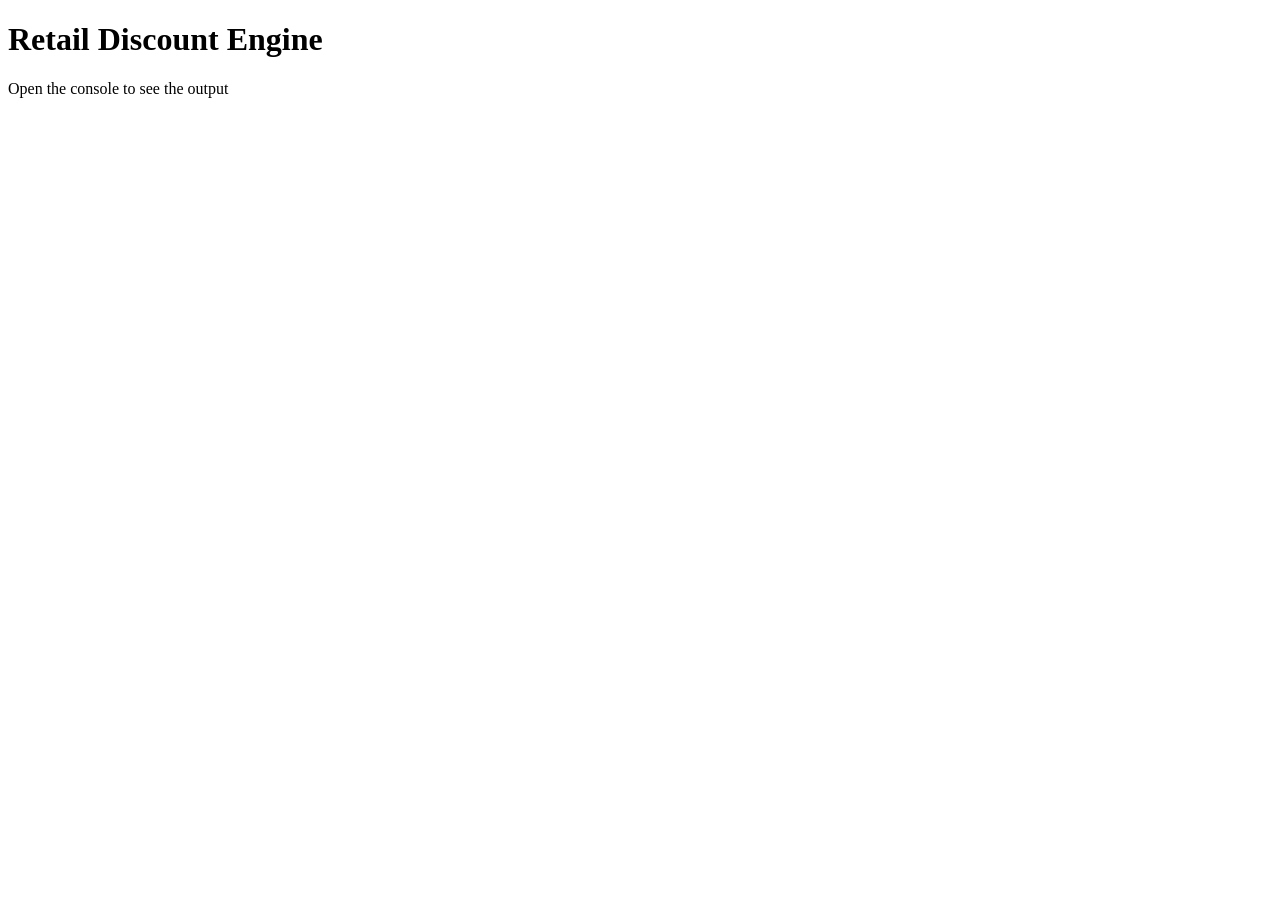
==== index.html @ 3d9f2536 "Added switch logic for product categories" ====
<!DOCTYPE html>
<html lang="en">
<head>
    <meta charset="UTF-8">
    <title>Coding Challenge 04</title>
</head>
<body>
    <h1>Retail Discount Engine</h1>
    <p>Open the console to see the output</p>

    <script src="cc_4.js"></script>
</body>
</html>
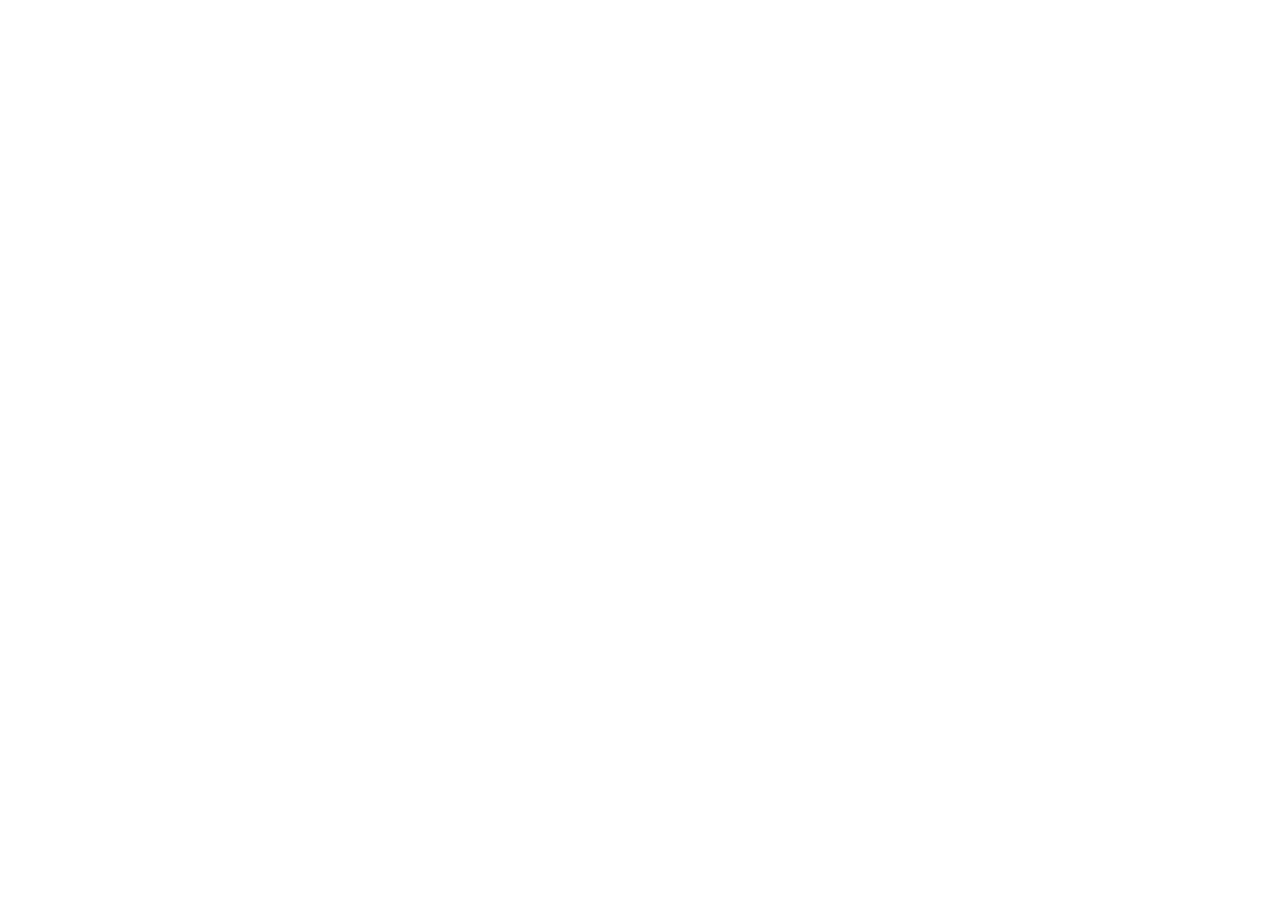
==== commit 0348f903: "Added manager class with inheritance" ====
--- a/index.html
+++ b/index.html
@@ -1,13 +1,12 @@
 <!DOCTYPE html>
 <html lang="en">
-<head>
+  <head>
     <meta charset="UTF-8">
-    <title>Coding Challenge 04</title>
-</head>
-<body>
-    <h1>Retail Discount Engine</h1>
-    <p>Open the console to see the output</p>
+    <title>Employee Management System</title>
+  </head>
+  <body>
 
-    <script src="cc_4.js"></script>
-</body>
-</html>
+    <script src="cc_6.js"></script>
+
+  </body>
+</html>
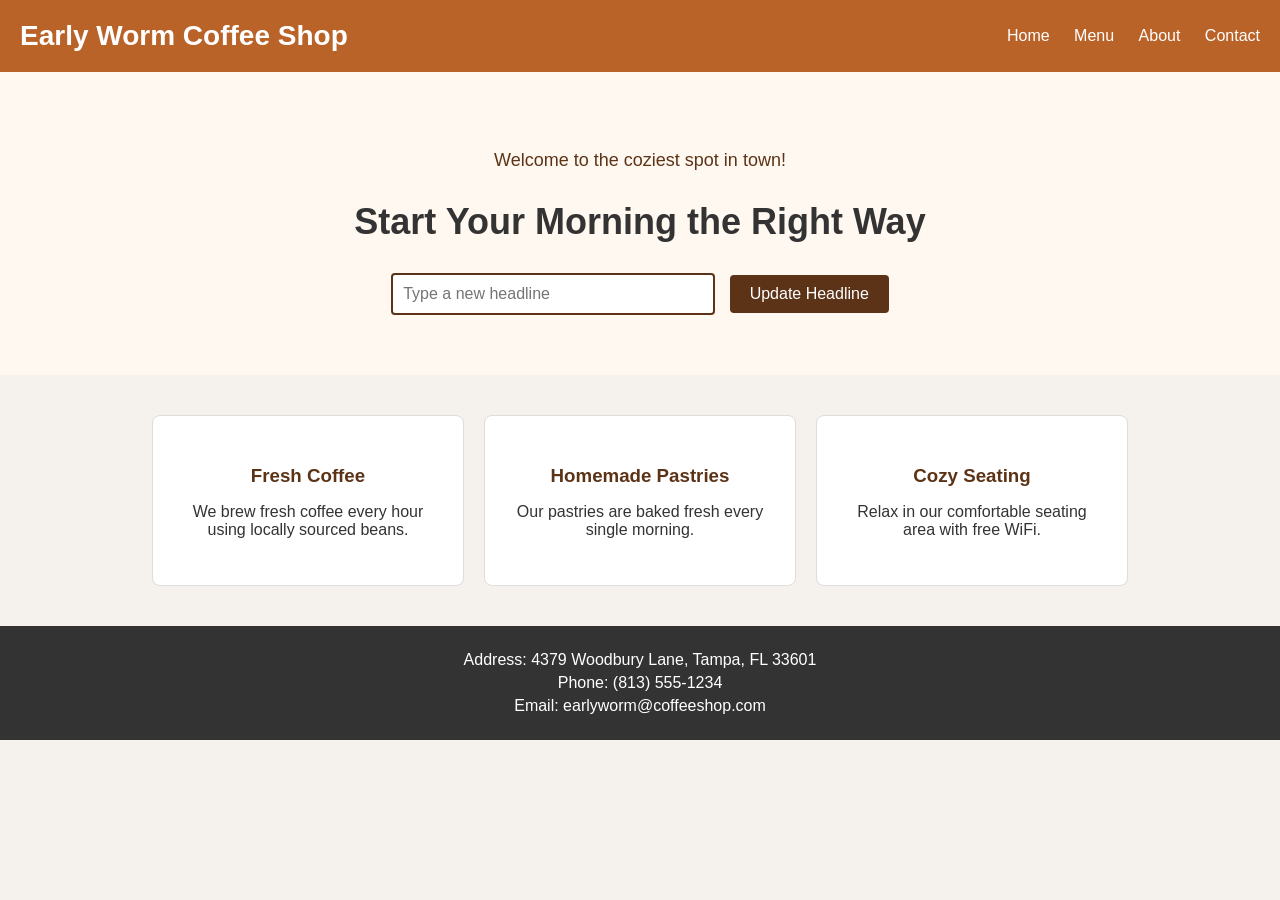
==== commit de58d65c: "added DOM interaction for CTA update" ====
--- a/index.html
+++ b/index.html
@@ -1,12 +1,56 @@
 <!DOCTYPE html>
 <html lang="en">
-  <head>
-    <meta charset="UTF-8">
-    <title>Employee Management System</title>
-  </head>
-  <body>
+<head>
+  <meta charset="UTF-8">
+  <meta name="viewport" content="width=device-width, initial-scale=1.0">
+  <title>Early Worm Coffee Shop</title>
+  <link rel="stylesheet" href="style.css">
+</head>
+<body>
 
-    <script src="cc_6.js"></script>
+  <header>
+    <h1>Early Worm Coffee Shop</h1>
+    <nav>
+      <a href="#">Home</a>
+      <a href="#">Menu</a>
+      <a href="#">About</a>
+      <a href="#">Contact</a>
+    </nav>
+  </header>
 
-  </body>
-</html>+  <main>
+
+    <section class="hero">
+      <p>Welcome to the coziest spot in town!</p>
+      <h2 id="cta">Start Your Morning the Right Way</h2>
+
+      <input type="text" id="cta-input" placeholder="Type a new headline">
+      <button id="cta-btn">Update Headline</button>
+    </section>
+
+    <section class="services">
+      <div class="service">
+        <h3>Fresh Coffee</h3>
+        <p>We brew fresh coffee every hour using locally sourced beans.</p>
+      </div>
+      <div class="service">
+        <h3>Homemade Pastries</h3>
+        <p>Our pastries are baked fresh every single morning.</p>
+      </div>
+      <div class="service">
+        <h3>Cozy Seating</h3>
+        <p>Relax in our comfortable seating area with free WiFi.</p>
+      </div>
+    </section>
+
+  </main>
+
+  <footer>
+    <p>Address: 4379 Woodbury Lane, Tampa, FL 33601</p>
+    <p>Phone: (813) 555-1234</p>
+    <p>Email: earlyworm@coffeeshop.com</p>
+  </footer>
+
+  <script src="cc_7.js"></script>
+</body>
+</html>
--- a/style.css
+++ b/style.css
@@ -0,0 +1,143 @@
+/* General styles */
+body {
+  font-family: Arial, sans-serif;
+  margin: 0;
+  padding: 0;
+  background-color: #f5f2ee;
+  color: #333;
+}
+
+/* Header styles */
+header {
+  background-color: #ba6329;
+  color: white;
+  padding: 20px;
+  display: flex;
+  justify-content: space-between;
+  align-items: center;
+}
+
+header h1 {
+  margin: 0;
+  font-size: 28px;
+}
+
+nav a {
+  color: white;
+  text-decoration: none;
+  margin-left: 20px;
+  font-size: 16px;
+}
+
+nav a:hover {
+  color: #f0c040;
+  text-decoration: underline;
+}
+
+/* Hero section */
+.hero {
+  text-align: center;
+  padding: 60px 20px;
+  background-color: #fff8f0;
+}
+
+.hero p {
+  font-size: 18px;
+  color: #5c3317;
+  margin-bottom: 10px;
+}
+
+#cta {
+  font-size: 36px;
+  margin-bottom: 30px;
+  color: #333;
+}
+
+#cta-input {
+  padding: 10px;
+  width: 300px;
+  font-size: 16px;
+  border: 2px solid #5c3317;
+  border-radius: 4px;
+  margin-right: 10px;
+}
+
+#cta-btn {
+  padding: 10px 20px;
+  background-color: #5c3317;
+  color: white;
+  font-size: 16px;
+  border: none;
+  border-radius: 4px;
+  cursor: pointer;
+}
+
+#cta-btn:hover {
+  background-color: #7a4a28;
+}
+
+/* Services section */
+.services {
+  display: flex;
+  justify-content: center;
+  gap: 20px;
+  padding: 40px 20px;
+}
+
+.service {
+  background-color: white;
+  border: 1px solid #ddd;
+  border-radius: 8px;
+  padding: 30px;
+  width: 250px;
+  text-align: center;
+}
+
+.service:hover {
+  background-color: #fff8f0;
+  border-color: #5c3317;
+}
+
+.service h3 {
+  color: #5c3317;
+  margin-bottom: 10px;
+}
+
+/* Footer styles */
+footer {
+  background-color: #333;
+  color: white;
+  text-align: center;
+  padding: 20px;
+}
+
+footer p {
+  margin: 5px 0;
+}
+
+/* Mobile responsive */
+@media (max-width: 600px) {
+  header {
+    flex-direction: column;
+    text-align: center;
+  }
+
+  nav a {
+    margin: 5px;
+  }
+
+  .services {
+    flex-direction: column;
+    align-items: center;
+  }
+
+  #cta {
+    font-size: 24px;
+  }
+
+  #cta-input {
+    width: 100%;
+    margin-right: 0;
+    margin-bottom: 10px;
+  }
+}
